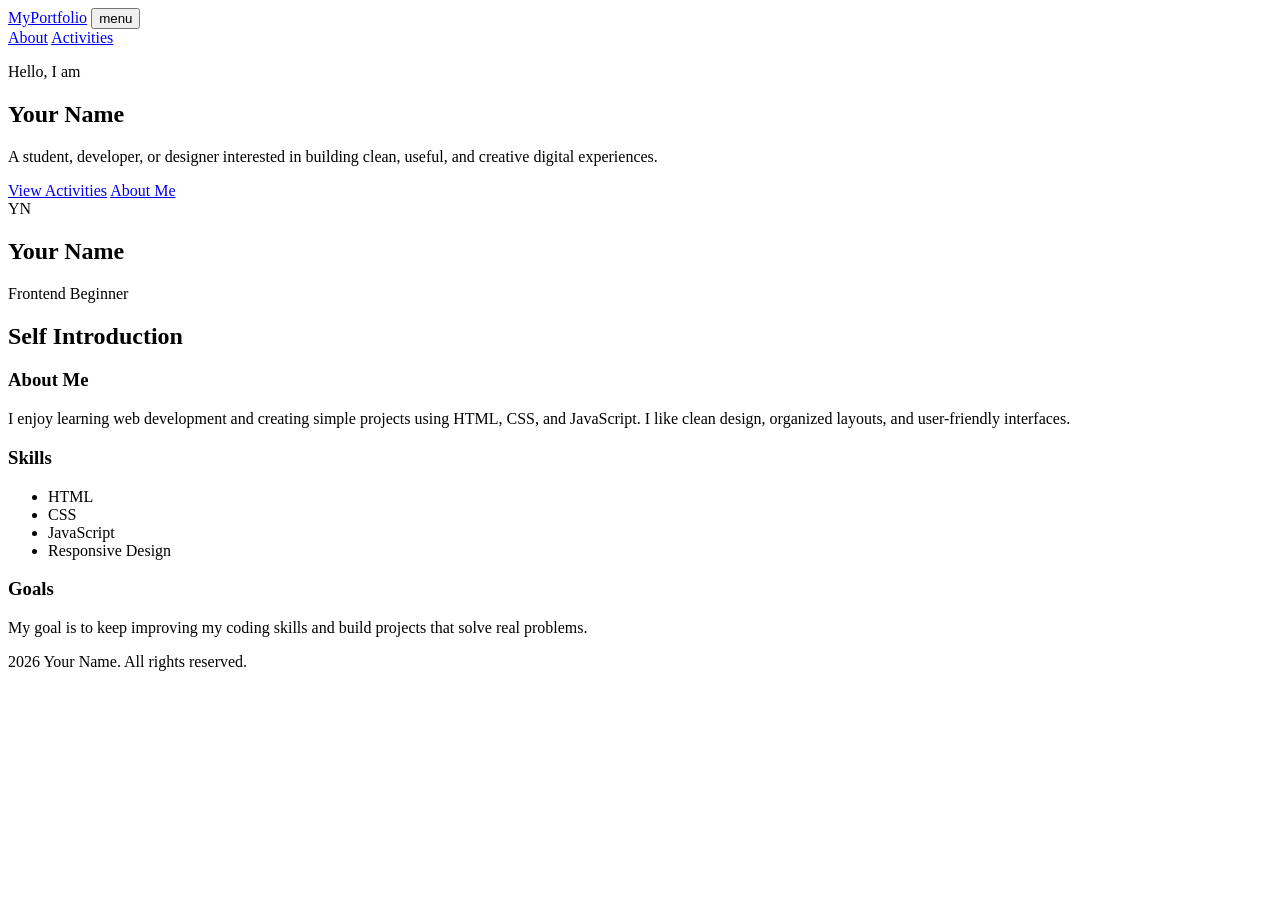
==== index.html @ c87af696 "Create index.html" ====
<!DOCTYPE html>
<html lang="en">
<head>
  <meta charset="UTF-8" />
  <meta name="viewport" content="width=device-width, initial-scale=1.0" />
  <title>My Portfolio</title>
  <link rel="stylesheet" href="style.css" />
</head>
<body>
  <header class="topbar">
    <a href="index.html" class="logo">MyPortfolio</a>

    <button class="menu-btn" id="menuBtn" aria-label="Open navigation">
      menu
    </button>

    <nav class="nav" id="navMenu">
      <a href="index.html" class="active">About</a>
      <a href="activities.html">Activities</a>
    </nav>
  </header>

  <main>
    <section class="hero">
      <div class="hero-content">
        <p class="eyebrow">Hello, I am</p>
        <h1>Your Name</h1>
        <p class="subtitle">
          A student, developer, or designer interested in building clean,
          useful, and creative digital experiences.
        </p>

        <div class="hero-actions">
          <a href="activities.html" class="btn primary">View Activities</a>
          <a href="#about" class="btn secondary">About Me</a>
        </div>
      </div>

      <aside class="profile-card">
        <div class="avatar">YN</div>
        <h2>Your Name</h2>
        <p>Frontend Beginner</p>
      </aside>
    </section>

    <section class="section" id="about">
      <h2>Self Introduction</h2>
      <div class="about-grid">
        <article class="card">
          <h3>About Me</h3>
          <p>
            I enjoy learning web development and creating simple projects
            using HTML, CSS, and JavaScript. I like clean design, organized
            layouts, and user-friendly interfaces.
          </p>
        </article>

        <article class="card">
          <h3>Skills</h3>
          <ul class="skill-list">
            <li>HTML</li>
            <li>CSS</li>
            <li>JavaScript</li>
            <li>Responsive Design</li>
          </ul>
        </article>

        <article class="card">
          <h3>Goals</h3>
          <p>
            My goal is to keep improving my coding skills and build projects
            that solve real problems.
          </p>
        </article>
      </div>
    </section>
  </main>

  <footer>
    <p>2026 Your Name. All rights reserved.</p>
  </footer>

  <script src="script.js"></script>
</body>
</html>
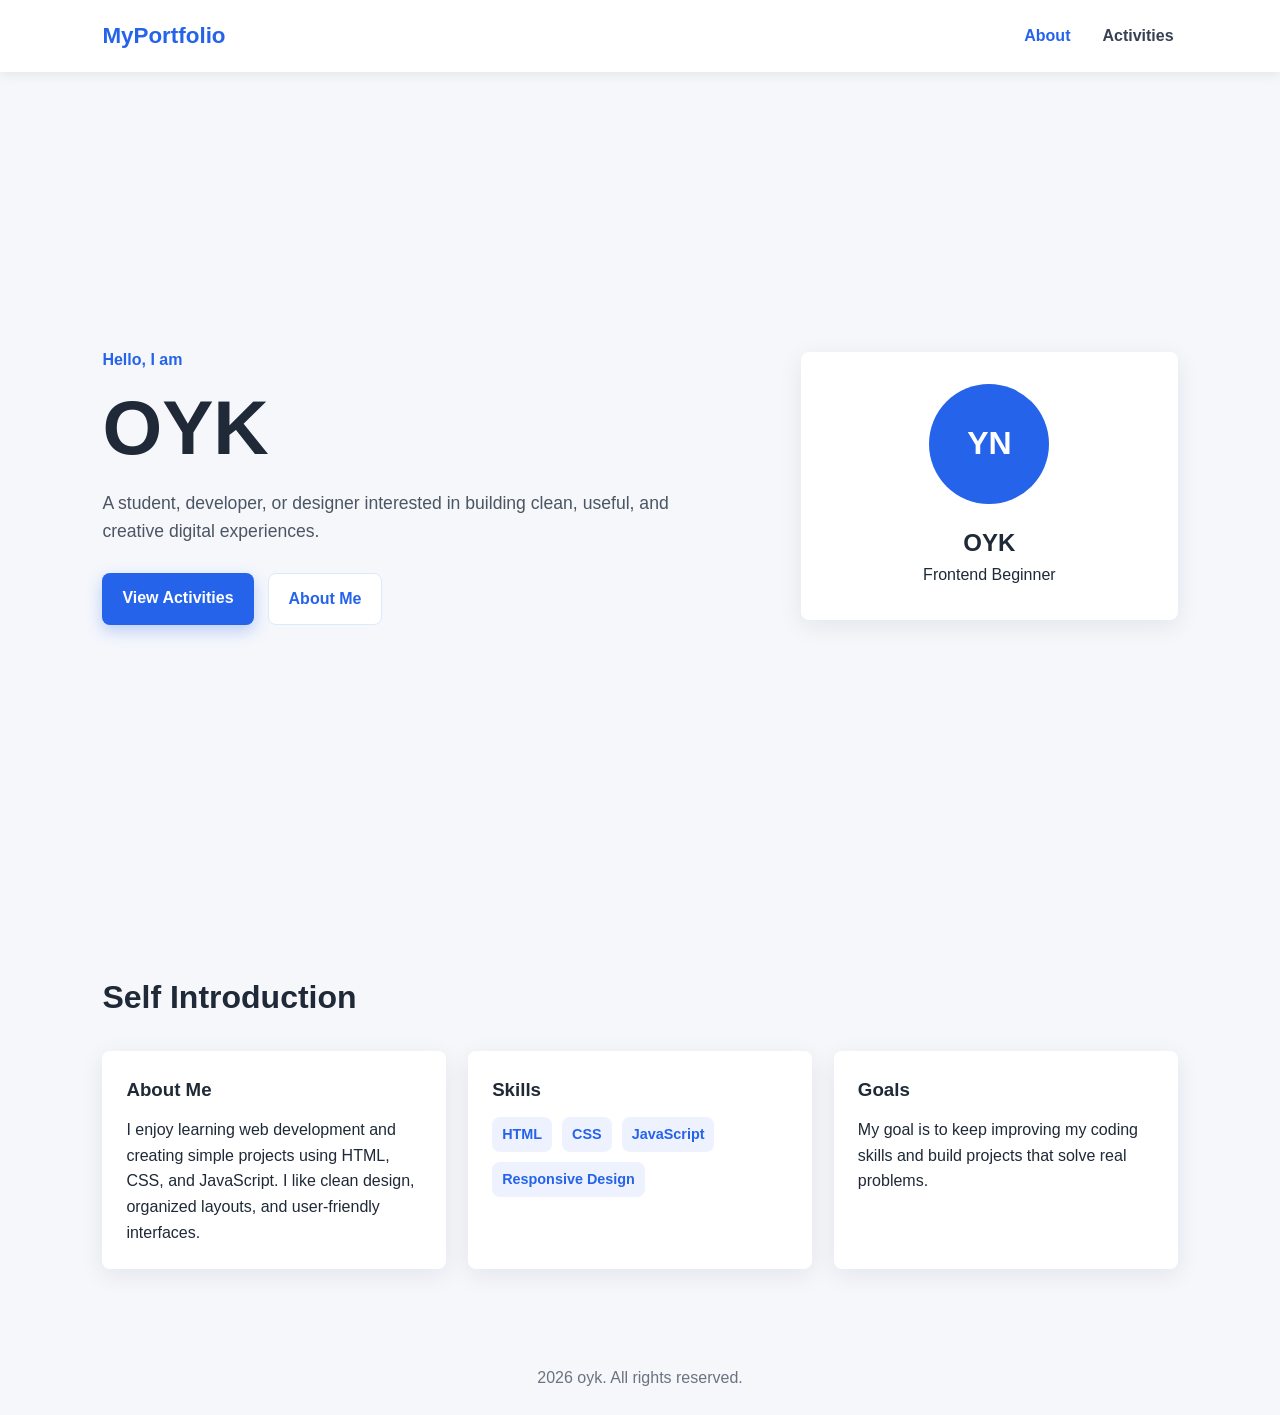
==== commit ab22dfe4: "Update index.html" ====
--- a/index.html
+++ b/index.html
@@ -24,7 +24,7 @@
     <section class="hero">
       <div class="hero-content">
         <p class="eyebrow">Hello, I am</p>
-        <h1>Your Name</h1>
+        <h1>OYK</h1>
         <p class="subtitle">
           A student, developer, or designer interested in building clean,
           useful, and creative digital experiences.
@@ -38,7 +38,7 @@
 
       <aside class="profile-card">
         <div class="avatar">YN</div>
-        <h2>Your Name</h2>
+        <h2>OYK</h2>
         <p>Frontend Beginner</p>
       </aside>
     </section>
@@ -77,7 +77,7 @@
   </main>
 
   <footer>
-    <p>2026 Your Name. All rights reserved.</p>
+    <p>2026 oyk. All rights reserved.</p>
   </footer>
 
   <script src="script.js"></script>
--- a/style.css
+++ b/style.css
@@ -0,0 +1,282 @@
+* {
+  box-sizing: border-box;
+  margin: 0;
+  padding: 0;
+}
+
+body {
+  min-height: 100vh;
+  font-family: Arial, Helvetica, sans-serif;
+  background: #f5f7fb;
+  color: #1f2937;
+  line-height: 1.6;
+}
+
+.topbar {
+  position: sticky;
+  top: 0;
+  z-index: 10;
+  min-height: 72px;
+  padding: 0 8%;
+  background: #ffffff;
+  box-shadow: 0 2px 12px rgba(0, 0, 0, 0.08);
+  display: flex;
+  align-items: center;
+  justify-content: space-between;
+}
+
+.logo {
+  color: #2563eb;
+  font-size: 1.4rem;
+  font-weight: 700;
+  text-decoration: none;
+}
+
+.nav {
+  display: flex;
+  gap: 24px;
+}
+
+.nav a {
+  color: #374151;
+  text-decoration: none;
+  font-weight: 600;
+  padding: 8px 4px;
+}
+
+.nav a.active,
+.nav a:hover {
+  color: #2563eb;
+}
+
+.menu-btn {
+  display: none;
+  border: 0;
+  background: #eef2ff;
+  color: #2563eb;
+  font-size: 0.9rem;
+  font-weight: 700;
+  padding: 10px 14px;
+  border-radius: 8px;
+  cursor: pointer;
+  text-transform: uppercase;
+}
+
+.hero {
+  min-height: calc(100vh - 72px);
+  padding: 80px 8%;
+  display: grid;
+  grid-template-columns: 1.4fr 0.8fr;
+  gap: 40px;
+  align-items: center;
+}
+
+.eyebrow {
+  color: #2563eb;
+  font-weight: 700;
+  margin-bottom: 12px;
+}
+
+.hero h1,
+.page-header h1 {
+  font-size: clamp(2.4rem, 6vw, 4.8rem);
+  line-height: 1.1;
+  margin-bottom: 20px;
+}
+
+.subtitle {
+  max-width: 620px;
+  color: #4b5563;
+  font-size: 1.1rem;
+  margin-bottom: 28px;
+}
+
+.hero-actions {
+  display: flex;
+  gap: 14px;
+  flex-wrap: wrap;
+}
+
+.btn {
+  display: inline-block;
+  padding: 12px 20px;
+  border-radius: 8px;
+  font-weight: 700;
+  text-decoration: none;
+  transition: 0.2s ease;
+}
+
+.btn.primary {
+  background: #2563eb;
+  color: #ffffff;
+  box-shadow: 0 6px 16px rgba(37, 99, 235, 0.28);
+}
+
+.btn.secondary {
+  background: #ffffff;
+  color: #2563eb;
+  border: 1px solid #dbeafe;
+}
+
+.btn:hover,
+.details-btn:hover {
+  transform: translateY(-2px);
+}
+
+.profile-card,
+.card,
+.activity-card {
+  background: #ffffff;
+  border-radius: 8px;
+  box-shadow: 0 6px 24px rgba(15, 23, 42, 0.08);
+}
+
+.profile-card {
+  padding: 32px;
+  text-align: center;
+}
+
+.avatar {
+  width: 120px;
+  height: 120px;
+  margin: 0 auto 20px;
+  border-radius: 50%;
+  background: #2563eb;
+  color: #ffffff;
+  display: grid;
+  place-items: center;
+  font-size: 2rem;
+  font-weight: 800;
+}
+
+.section {
+  padding: 72px 8%;
+}
+
+.section h2 {
+  font-size: 2rem;
+  margin-bottom: 28px;
+}
+
+.about-grid,
+.activity-grid {
+  display: grid;
+  grid-template-columns: repeat(3, 1fr);
+  gap: 22px;
+}
+
+.card,
+.activity-card {
+  padding: 24px;
+}
+
+.card h3,
+.activity-card h2 {
+  margin-bottom: 12px;
+}
+
+.skill-list {
+  list-style: none;
+  display: flex;
+  flex-wrap: wrap;
+  gap: 10px;
+}
+
+.skill-list li,
+.tag {
+  background: #eef2ff;
+  color: #2563eb;
+  padding: 6px 10px;
+  border-radius: 8px;
+  font-weight: 700;
+  font-size: 0.9rem;
+}
+
+.page-header {
+  padding: 80px 8% 30px;
+}
+
+.page-header p {
+  color: #4b5563;
+  font-size: 1.1rem;
+}
+
+.activity-card {
+  display: flex;
+  flex-direction: column;
+  gap: 12px;
+}
+
+.tag {
+  width: fit-content;
+}
+
+.details-btn {
+  margin-top: auto;
+  border: 0;
+  background: #2563eb;
+  color: #ffffff;
+  padding: 11px 14px;
+  border-radius: 8px;
+  font-weight: 700;
+  cursor: pointer;
+  transition: 0.2s ease;
+}
+
+.toast {
+  position: fixed;
+  right: 24px;
+  bottom: 24px;
+  background: #111827;
+  color: #ffffff;
+  padding: 12px 18px;
+  border-radius: 8px;
+  opacity: 0;
+  transform: translateY(12px);
+  transition: 0.25s ease;
+}
+
+.toast.show {
+  opacity: 1;
+  transform: translateY(0);
+}
+
+footer {
+  padding: 24px 8%;
+  text-align: center;
+  color: #6b7280;
+}
+
+@media (max-width: 820px) {
+  .menu-btn {
+    display: block;
+  }
+
+  .nav {
+    position: absolute;
+    top: 72px;
+    right: 8%;
+    left: 8%;
+    display: none;
+    flex-direction: column;
+    gap: 8px;
+    padding: 16px;
+    background: #ffffff;
+    border-radius: 8px;
+    box-shadow: 0 8px 24px rgba(15, 23, 42, 0.12);
+  }
+
+  .nav.open {
+    display: flex;
+  }
+
+  .hero {
+    grid-template-columns: 1fr;
+    padding-top: 56px;
+  }
+
+  .about-grid,
+  .activity-grid {
+    grid-template-columns: 1fr;
+  }
+}
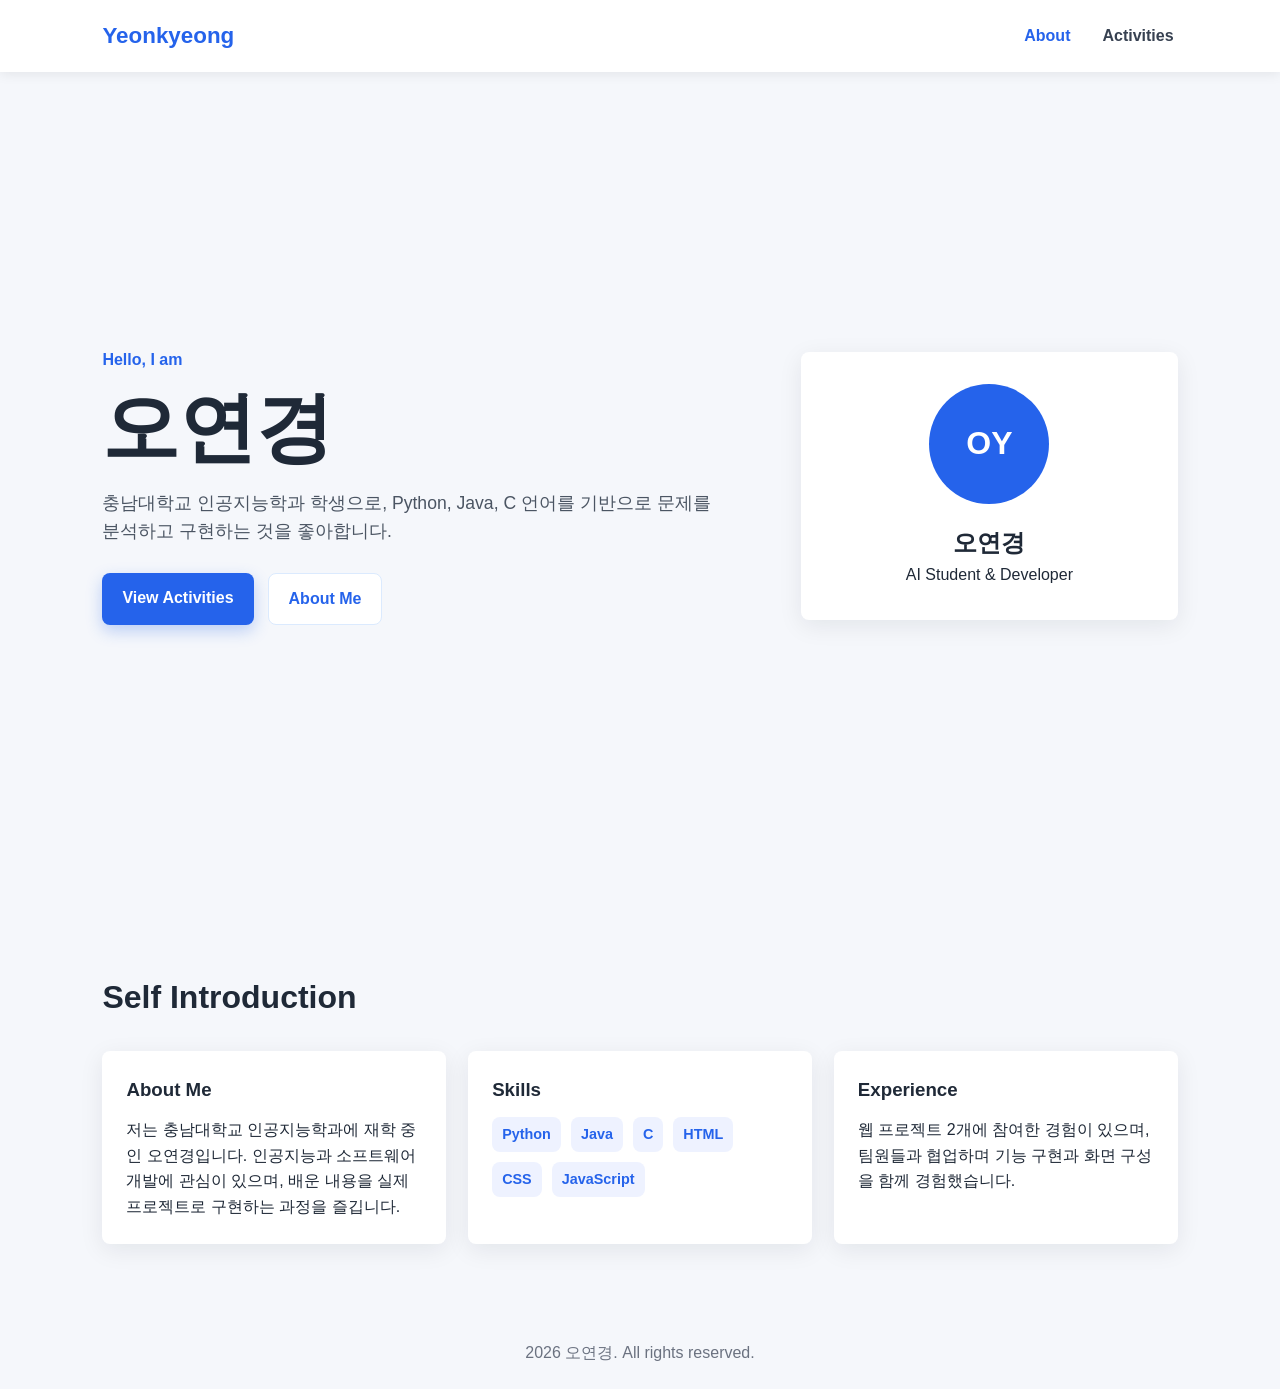
==== commit f3a26b2d: "Update portfolio information" ====
--- a/index.html
+++ b/index.html
@@ -3,12 +3,12 @@
 <head>
   <meta charset="UTF-8" />
   <meta name="viewport" content="width=device-width, initial-scale=1.0" />
-  <title>My Portfolio</title>
+  <title>오연경 Portfolio</title>
   <link rel="stylesheet" href="style.css" />
 </head>
 <body>
   <header class="topbar">
-    <a href="index.html" class="logo">MyPortfolio</a>
+    <a href="index.html" class="logo">Yeonkyeong</a>
 
     <button class="menu-btn" id="menuBtn" aria-label="Open navigation">
       menu
@@ -24,10 +24,10 @@
     <section class="hero">
       <div class="hero-content">
         <p class="eyebrow">Hello, I am</p>
-        <h1>OYK</h1>
+        <h1>오연경</h1>
         <p class="subtitle">
-          A student, developer, or designer interested in building clean,
-          useful, and creative digital experiences.
+          충남대학교 인공지능학과 학생으로, Python, Java, C 언어를 기반으로
+          문제를 분석하고 구현하는 것을 좋아합니다.
         </p>
 
         <div class="hero-actions">
@@ -37,9 +37,9 @@
       </div>
 
       <aside class="profile-card">
-        <div class="avatar">YN</div>
-        <h2>OYK</h2>
-        <p>Frontend Beginner</p>
+        <div class="avatar">OY</div>
+        <h2>오연경</h2>
+        <p>AI Student & Developer</p>
       </aside>
     </section>
 
@@ -49,27 +49,29 @@
         <article class="card">
           <h3>About Me</h3>
           <p>
-            I enjoy learning web development and creating simple projects
-            using HTML, CSS, and JavaScript. I like clean design, organized
-            layouts, and user-friendly interfaces.
+            저는 충남대학교 인공지능학과에 재학 중인 오연경입니다. 인공지능과
+            소프트웨어 개발에 관심이 있으며, 배운 내용을 실제 프로젝트로
+            구현하는 과정을 즐깁니다.
           </p>
         </article>
 
         <article class="card">
           <h3>Skills</h3>
           <ul class="skill-list">
+            <li>Python</li>
+            <li>Java</li>
+            <li>C</li>
             <li>HTML</li>
             <li>CSS</li>
             <li>JavaScript</li>
-            <li>Responsive Design</li>
           </ul>
         </article>
 
         <article class="card">
-          <h3>Goals</h3>
+          <h3>Experience</h3>
           <p>
-            My goal is to keep improving my coding skills and build projects
-            that solve real problems.
+            웹 프로젝트 2개에 참여한 경험이 있으며, 팀원들과 협업하며
+            기능 구현과 화면 구성을 함께 경험했습니다.
           </p>
         </article>
       </div>
@@ -77,7 +79,7 @@
   </main>
 
   <footer>
-    <p>2026 oyk. All rights reserved.</p>
+    <p>2026 오연경. All rights reserved.</p>
   </footer>
 
   <script src="script.js"></script>
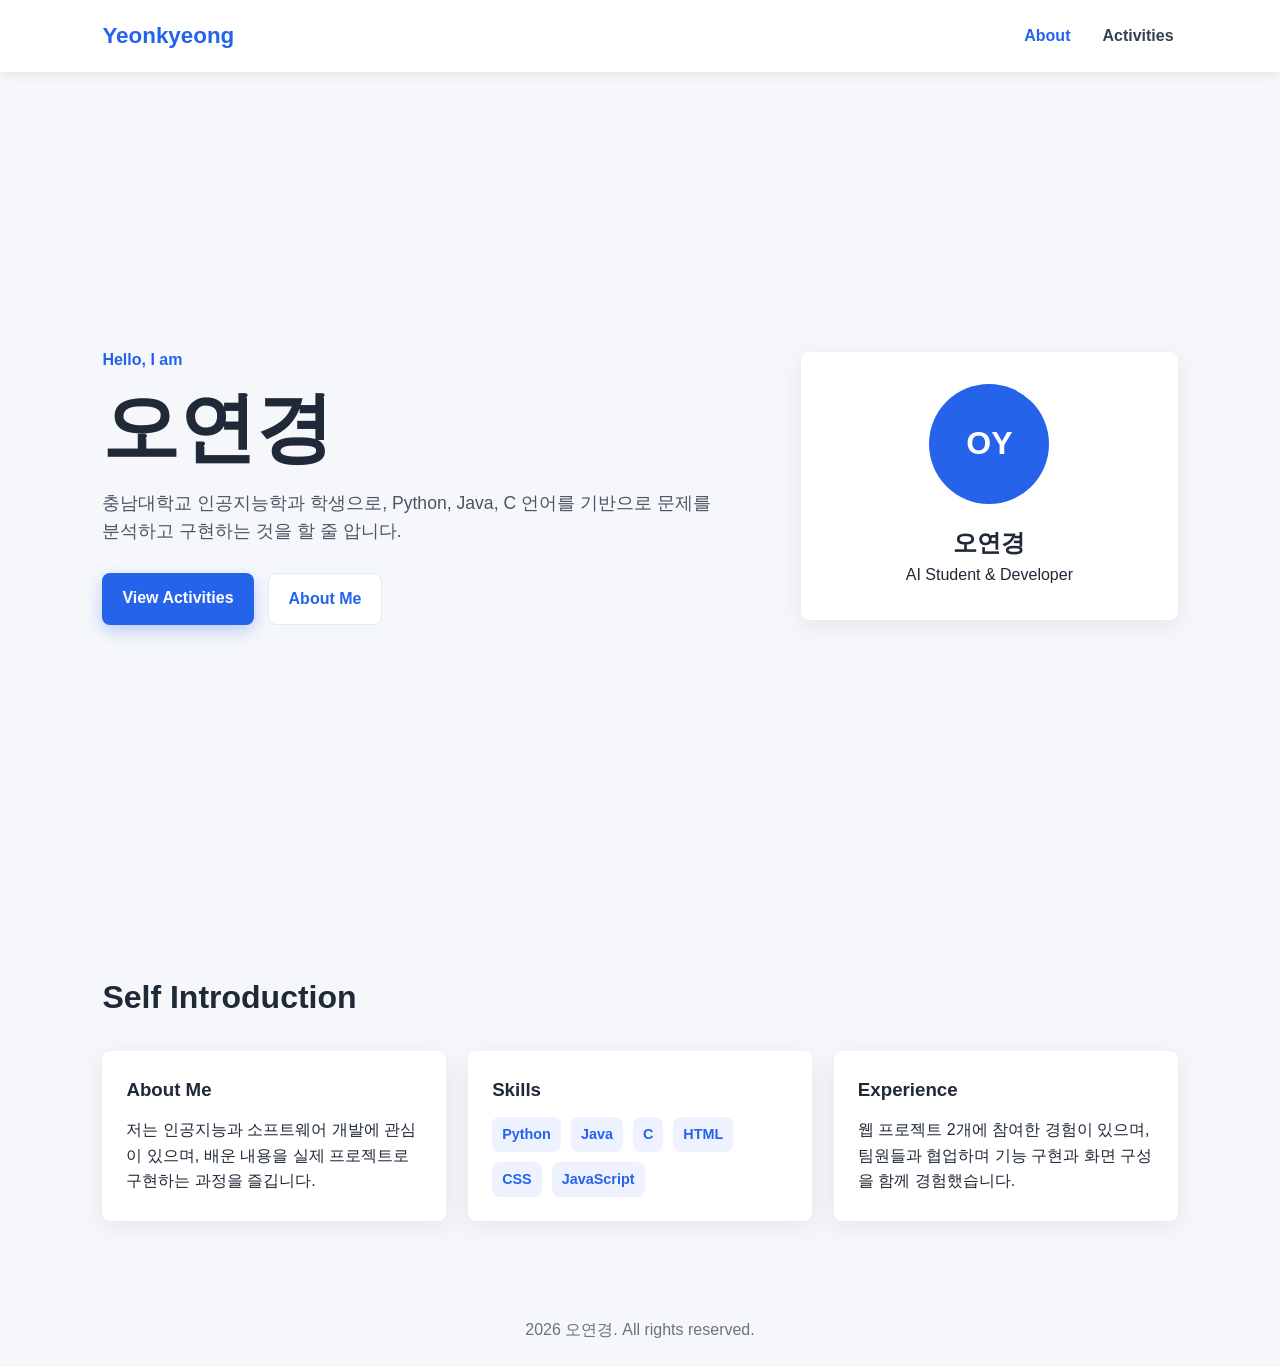
==== commit 75ba6361: "Update index.html" ====
--- a/index.html
+++ b/index.html
@@ -27,7 +27,7 @@
         <h1>오연경</h1>
         <p class="subtitle">
           충남대학교 인공지능학과 학생으로, Python, Java, C 언어를 기반으로
-          문제를 분석하고 구현하는 것을 좋아합니다.
+          문제를 분석하고 구현하는 것을 할 줄 압니다.
         </p>
 
         <div class="hero-actions">
@@ -49,7 +49,7 @@
         <article class="card">
           <h3>About Me</h3>
           <p>
-            저는 충남대학교 인공지능학과에 재학 중인 오연경입니다. 인공지능과
+            저는 인공지능과
             소프트웨어 개발에 관심이 있으며, 배운 내용을 실제 프로젝트로
             구현하는 과정을 즐깁니다.
           </p>
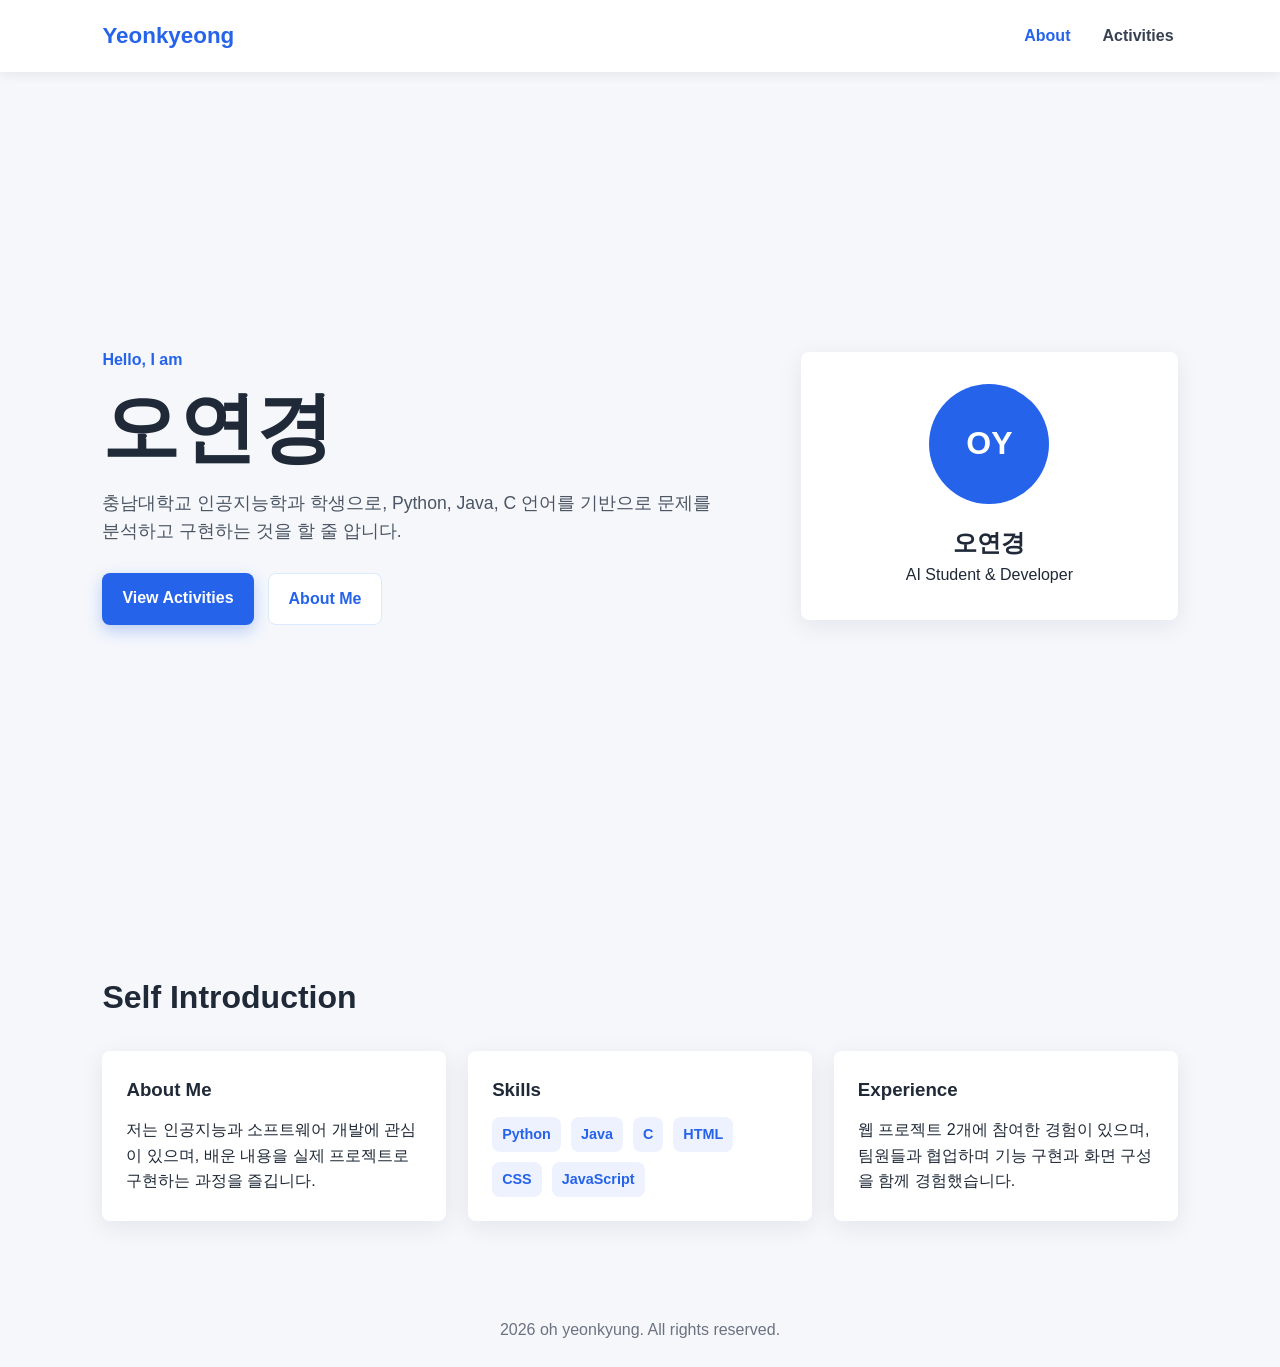
==== commit 0e4b8cf5: "Update index.html" ====
--- a/index.html
+++ b/index.html
@@ -79,7 +79,7 @@
   </main>
 
   <footer>
-    <p>2026 오연경. All rights reserved.</p>
+    <p>2026 oh yeonkyung. All rights reserved.</p>
   </footer>
 
   <script src="script.js"></script>
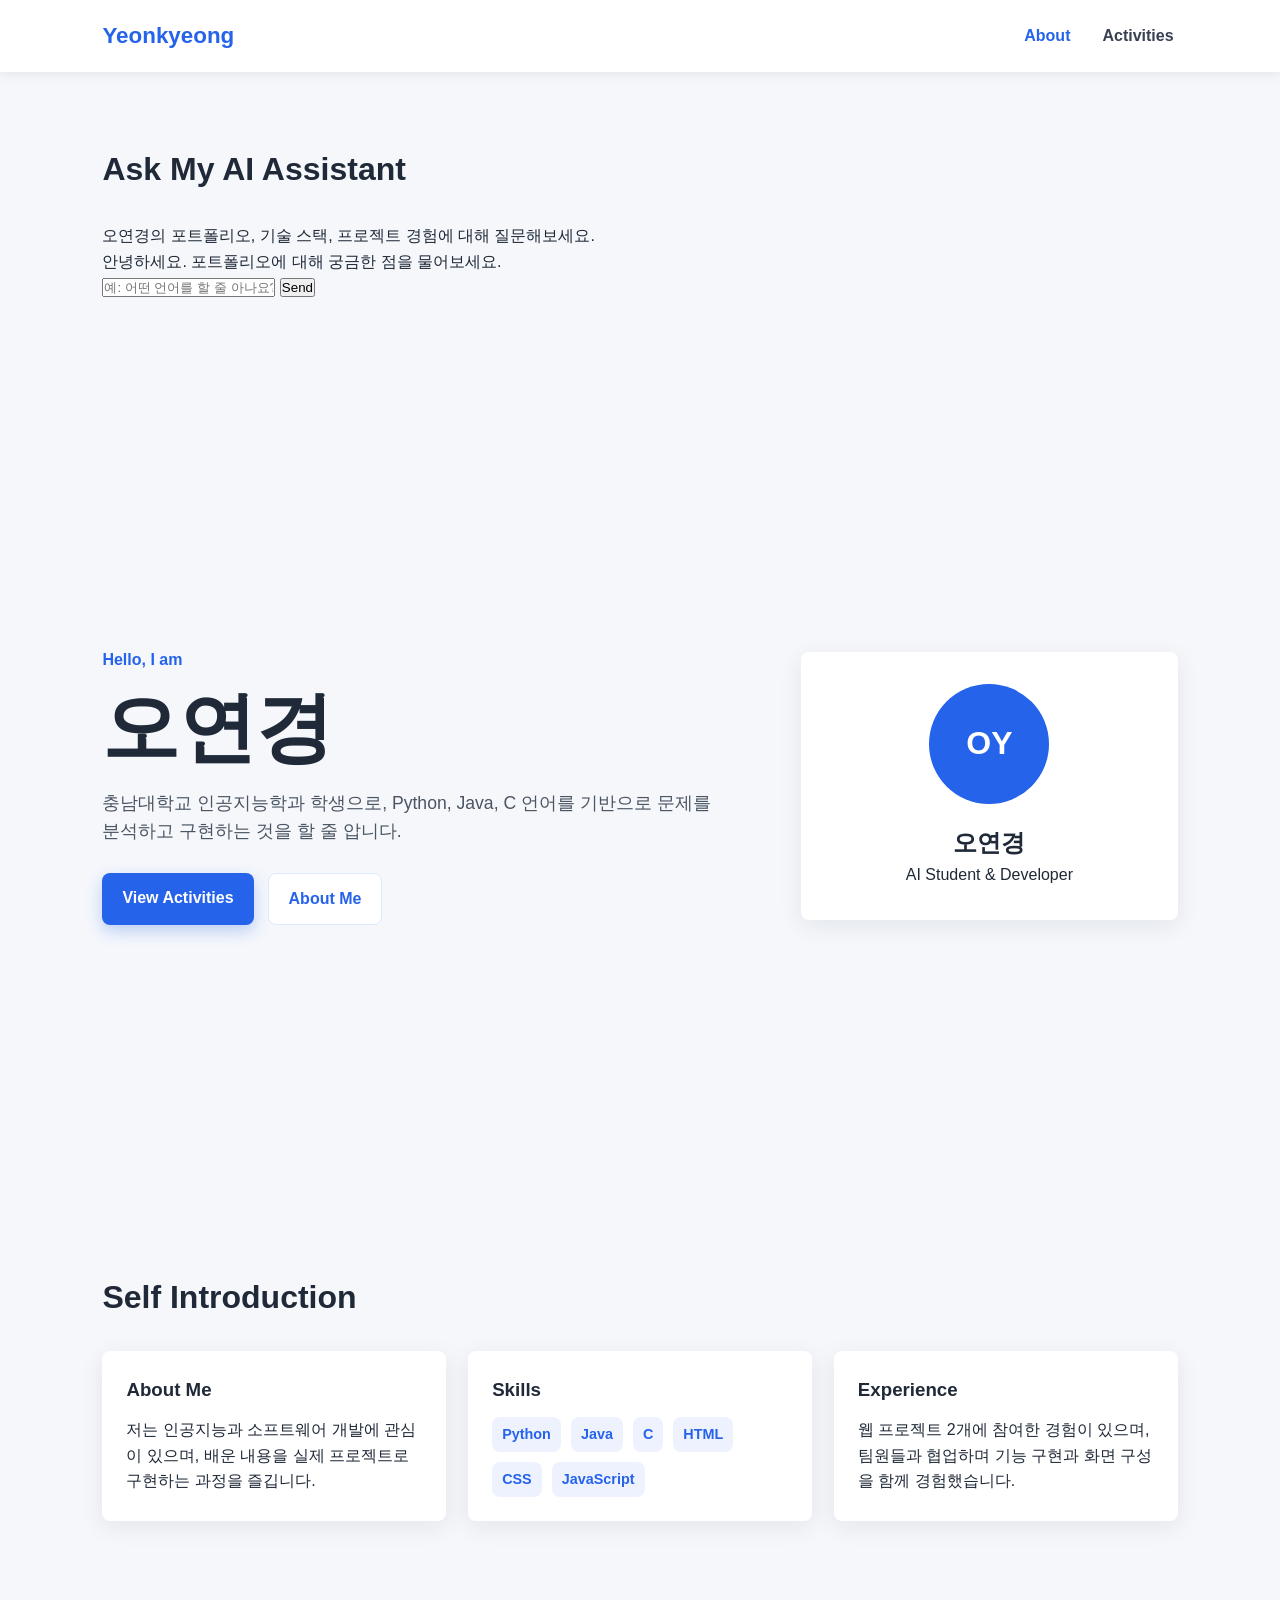
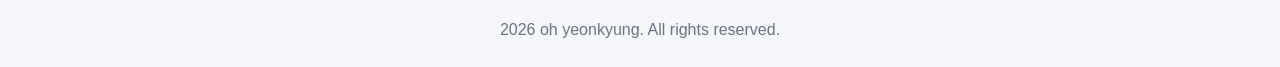
==== commit 62bb1dc5: "Update index.html" ====
--- a/index.html
+++ b/index.html
@@ -19,7 +19,32 @@
       <a href="activities.html">Activities</a>
     </nav>
   </header>
+<section class="section ai-section">
+  <h2>Ask My AI Assistant</h2>
 
+  <div class="ai-box">
+    <p class="ai-intro">
+      오연경의 포트폴리오, 기술 스택, 프로젝트 경험에 대해 질문해보세요.
+    </p>
+
+    <div class="chat-area" id="chatArea">
+      <div class="chat-message bot">
+        안녕하세요. 포트폴리오에 대해 궁금한 점을 물어보세요.
+      </div>
+    </div>
+
+    <form class="chat-form" id="chatForm">
+      <input
+        type="text"
+        id="chatInput"
+        placeholder="예: 어떤 언어를 할 줄 아나요?"
+        autocomplete="off"
+        required
+      />
+      <button type="submit">Send</button>
+    </form>
+  </div>
+</section>
   <main>
     <section class="hero">
       <div class="hero-content">
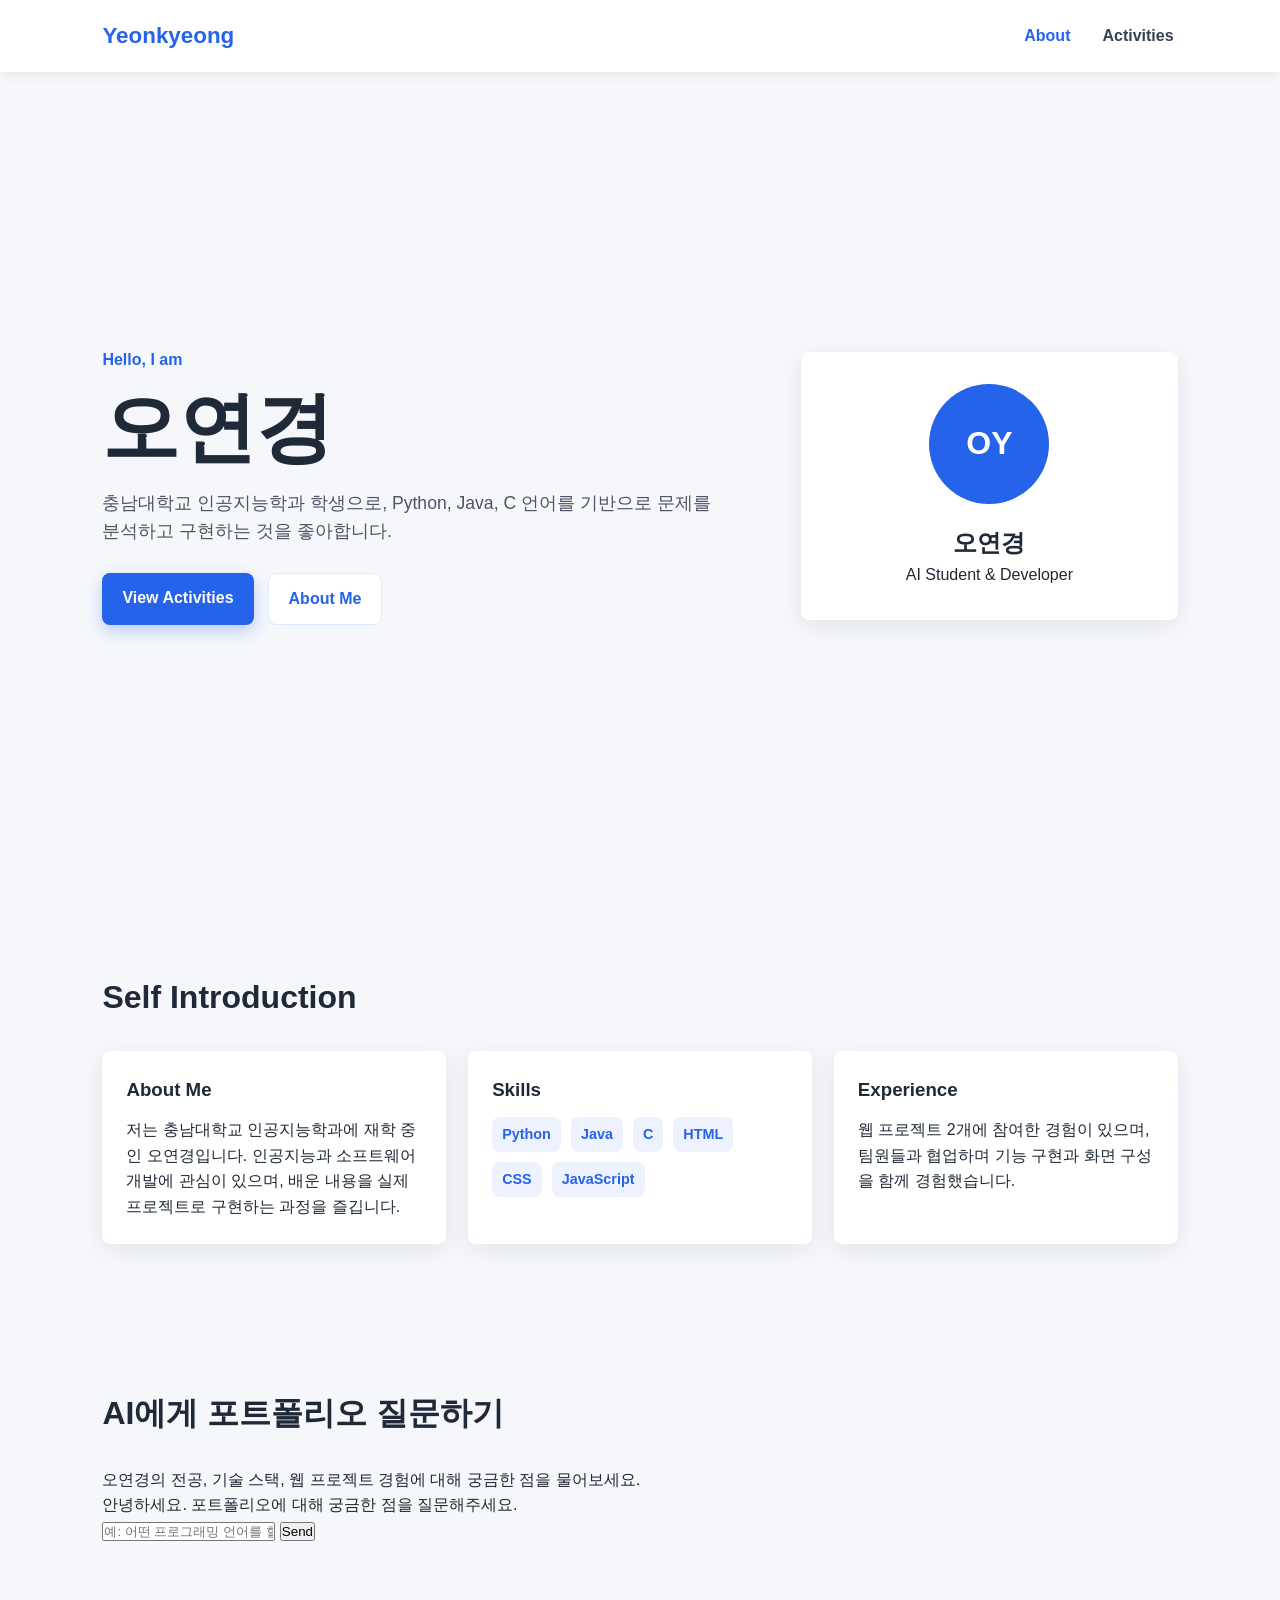
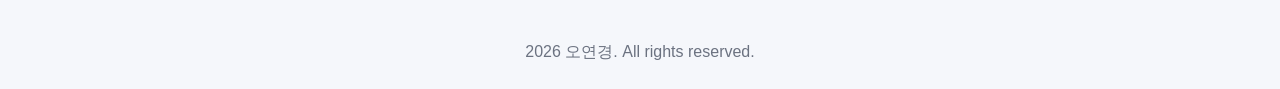
==== commit 5383c6a7: "Add AI webhook chat" ====
--- a/index.html
+++ b/index.html
@@ -19,32 +19,7 @@
       <a href="activities.html">Activities</a>
     </nav>
   </header>
-<section class="section ai-section">
-  <h2>Ask My AI Assistant</h2>
 
-  <div class="ai-box">
-    <p class="ai-intro">
-      오연경의 포트폴리오, 기술 스택, 프로젝트 경험에 대해 질문해보세요.
-    </p>
-
-    <div class="chat-area" id="chatArea">
-      <div class="chat-message bot">
-        안녕하세요. 포트폴리오에 대해 궁금한 점을 물어보세요.
-      </div>
-    </div>
-
-    <form class="chat-form" id="chatForm">
-      <input
-        type="text"
-        id="chatInput"
-        placeholder="예: 어떤 언어를 할 줄 아나요?"
-        autocomplete="off"
-        required
-      />
-      <button type="submit">Send</button>
-    </form>
-  </div>
-</section>
   <main>
     <section class="hero">
       <div class="hero-content">
@@ -52,7 +27,7 @@
         <h1>오연경</h1>
         <p class="subtitle">
           충남대학교 인공지능학과 학생으로, Python, Java, C 언어를 기반으로
-          문제를 분석하고 구현하는 것을 할 줄 압니다.
+          문제를 분석하고 구현하는 것을 좋아합니다.
         </p>
 
         <div class="hero-actions">
@@ -74,7 +49,7 @@
         <article class="card">
           <h3>About Me</h3>
           <p>
-            저는 인공지능과
+            저는 충남대학교 인공지능학과에 재학 중인 오연경입니다. 인공지능과
             소프트웨어 개발에 관심이 있으며, 배운 내용을 실제 프로젝트로
             구현하는 과정을 즐깁니다.
           </p>
@@ -101,10 +76,36 @@
         </article>
       </div>
     </section>
+
+    <section class="section ai-section" id="ai-assistant">
+      <h2>AI에게 포트폴리오 질문하기</h2>
+      <div class="ai-box">
+        <p class="ai-intro">
+          오연경의 전공, 기술 스택, 웹 프로젝트 경험에 대해 궁금한 점을 물어보세요.
+        </p>
+
+        <div class="chat-area" id="chatArea">
+          <div class="chat-message bot">
+            안녕하세요. 포트폴리오에 대해 궁금한 점을 질문해주세요.
+          </div>
+        </div>
+
+        <form class="chat-form" id="chatForm">
+          <input
+            type="text"
+            id="chatInput"
+            placeholder="예: 어떤 프로그래밍 언어를 할 줄 아나요?"
+            autocomplete="off"
+            required
+          />
+          <button type="submit">Send</button>
+        </form>
+      </div>
+    </section>
   </main>
 
   <footer>
-    <p>2026 oh yeonkyung. All rights reserved.</p>
+    <p>2026 오연경. All rights reserved.</p>
   </footer>
 
   <script src="script.js"></script>
--- a/style.css
+++ b/style.css
@@ -279,4 +279,82 @@
   .activity-grid {
     grid-template-columns: 1fr;
   }
-}
+.ai-box {
+  max-width: 760px;
+  background: #ffffff;
+  border-radius: 8px;
+  box-shadow: 0 6px 24px rgba(15, 23, 42, 0.08);
+  padding: 24px;
+}
+
+.ai-intro {
+  color: #4b5563;
+  margin-bottom: 18px;
+}
+
+.chat-area {
+  min-height: 220px;
+  max-height: 360px;
+  overflow-y: auto;
+  display: flex;
+  flex-direction: column;
+  gap: 12px;
+  padding: 16px;
+  background: #f8fafc;
+  border-radius: 8px;
+  margin-bottom: 16px;
+}
+
+.chat-message {
+  max-width: 82%;
+  padding: 10px 14px;
+  border-radius: 8px;
+  font-size: 0.95rem;
+}
+
+.chat-message.user {
+  align-self: flex-end;
+  background: #2563eb;
+  color: #ffffff;
+}
+
+.chat-message.bot {
+  align-self: flex-start;
+  background: #e5e7eb;
+  color: #111827;
+}
+
+.chat-form {
+  display: flex;
+  gap: 10px;
+}
+
+.chat-form input {
+  flex: 1;
+  border: 1px solid #d1d5db;
+  border-radius: 8px;
+  padding: 12px 14px;
+  font-size: 1rem;
+}
+
+.chat-form button {
+  border: 0;
+  background: #2563eb;
+  color: #ffffff;
+  border-radius: 8px;
+  padding: 12px 18px;
+  font-weight: 700;
+  cursor: pointer;
+}
+
+@media (max-width: 640px) {
+  .chat-form {
+    flex-direction: column;
+  }
+
+  .chat-message {
+    max-width: 100%;
+  }
+}
+  
+}
